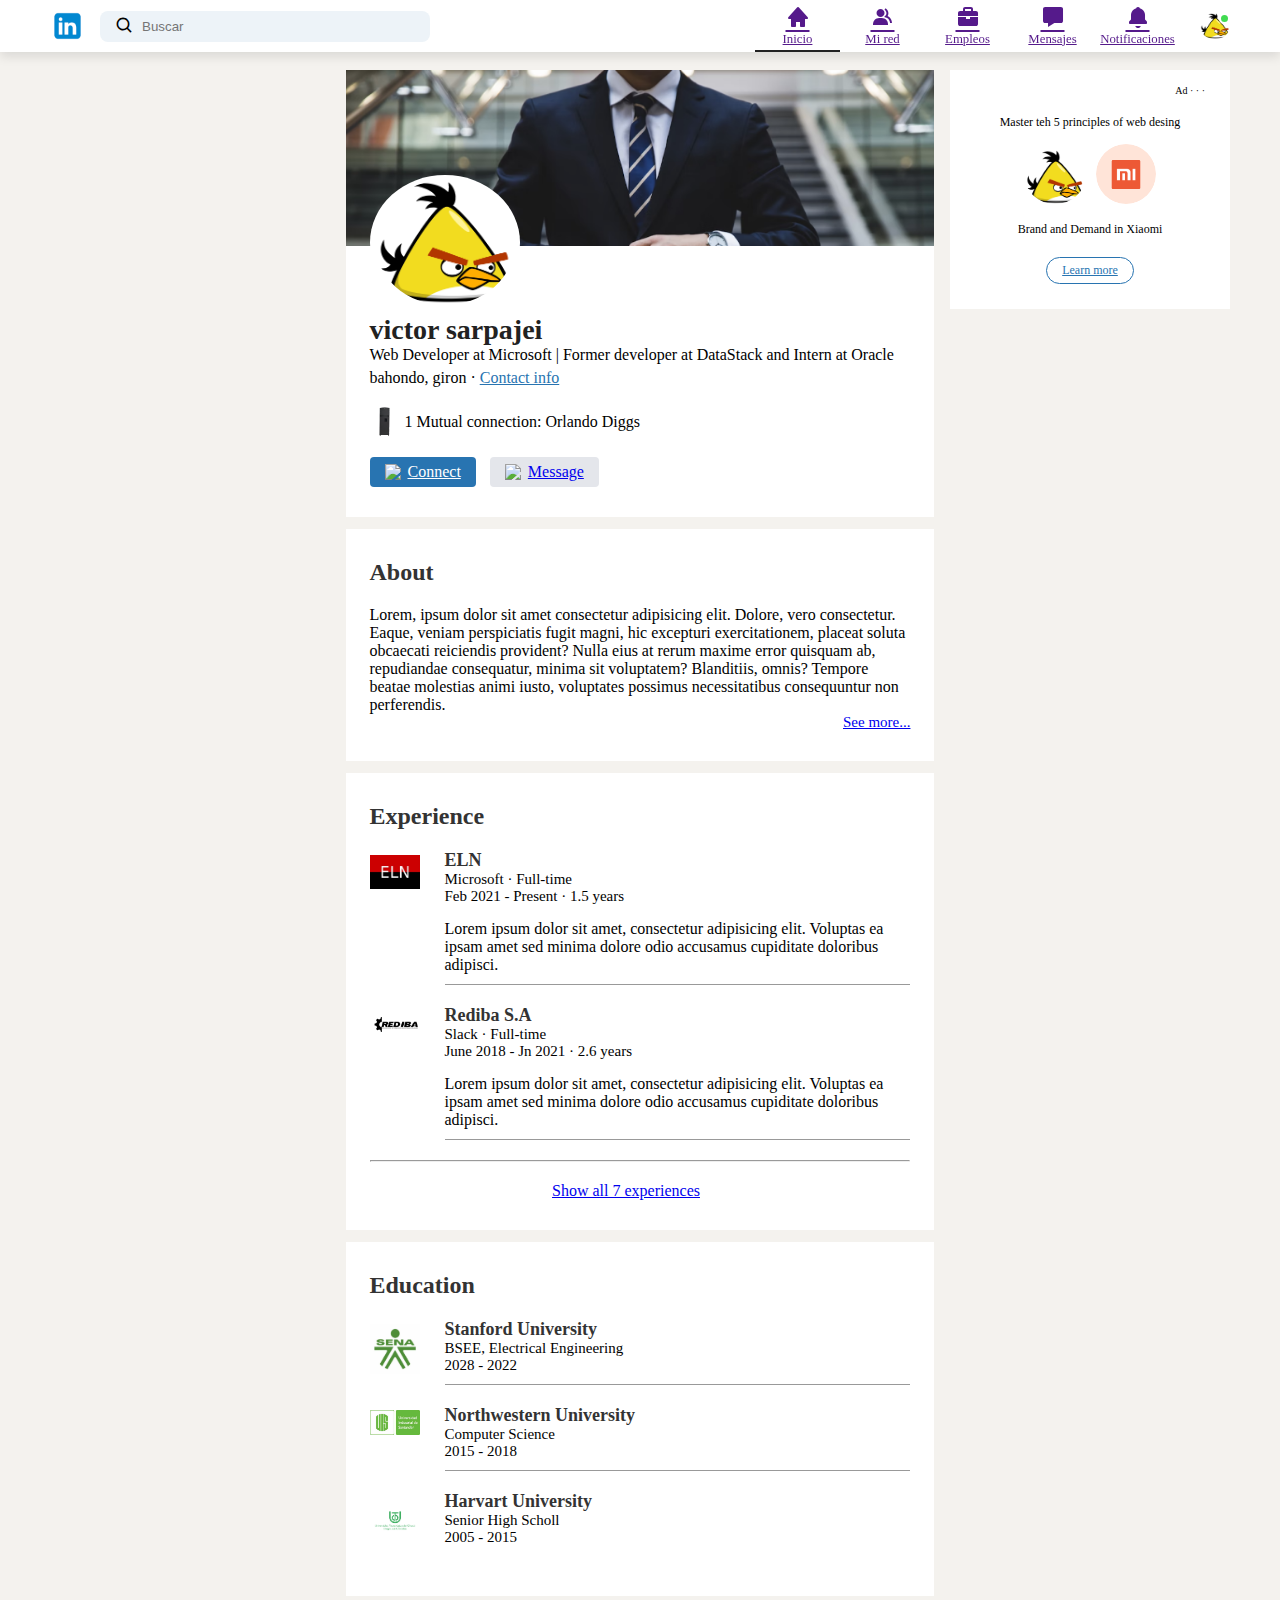
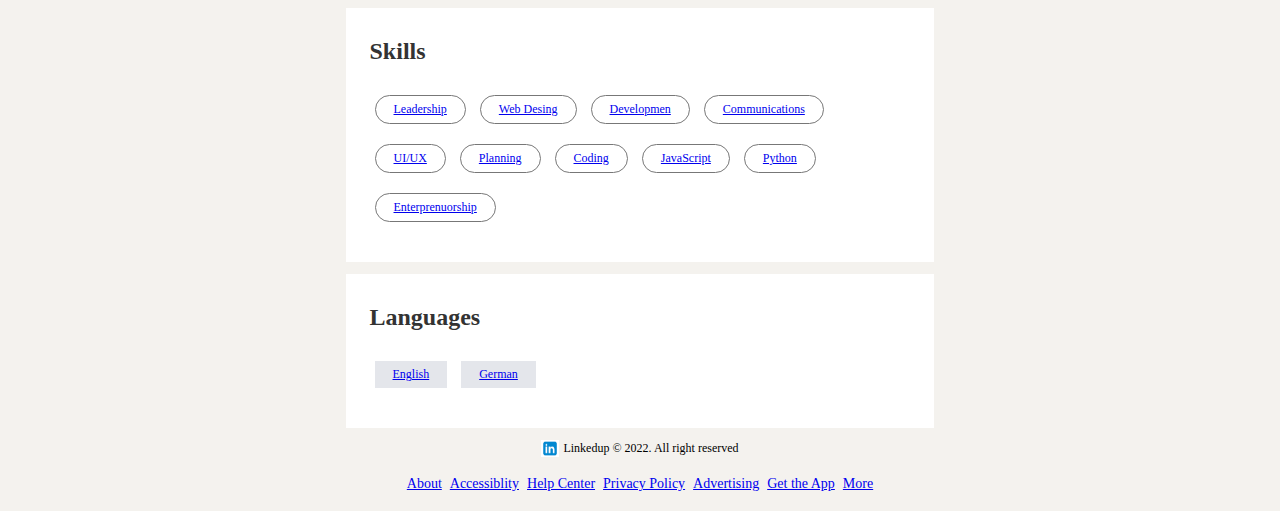
==== perfil.html @ 4595832f "casi terminado" ====
<!DOCTYPE html>
<html lang="es">

<head>
  <meta charset="UTF-8">
  <meta name="viewport" content="width=device-width, initial-scale=1.0">
  <title>Linkedin</title>
  <link href='https://unpkg.com/boxicons@2.1.4/css/boxicons.min.css' rel='stylesheet'>
  <link rel="stylesheet" href="perfil.css">
  <link rel="shortcut icon" href="img/linkedIn_PNG8-removebg-preview.png">
</head>

<body>
  <header>
    <div class="header__container container">
      <div class="header__izquierda">
        <a href="index.html" class="logo">
          <img src="img/linkedin.png" alt="logo" class="logo__imagen">
        </a>
        <form class="buscar">
          <i class='buscar__icon bx bx-search'></i>
          <input class="buscar__input" type="text" placeholder="Buscar">
        </form>
      </div>
      <div class="header__right">
        <nav class="navegacion">
          <ul class="navegacion__list">
            <li class="navegacion__item">
              <a href="" class="navegacion__link active-link">
                <i class='navegacion__icon bx bxs-home'></i>
                <span class="navegacion__span">Inicio</span>
              </a>
            </li>
            <li class="navegacion__item">
              <a href="" class="navegacion__link">
                <i class='navegacion__icon bx bxs-group'></i>
                <span class="navegacion__span">Mi red</span>
              </a>
            </li>
            <li class="navegacion__item">
              <a href="" class="navegacion__link">
                <i class='navegacion__icon bx bxs-briefcase'></i>
                <span class="navegacion__span">Empleos</span>
              </a>
            </li>
            <li class="navegacion__item">
              <a href="" class="navegacion__link">
                <i class='navegacion__icon bx bxs-message'></i>
                <span class="navegacion__span">Mensajes</span>
              </a>
            </li>
            <li class="navegacion__item">
              <a href="" class="navegacion__link">
                <i class='navegacion__icon bx bxs-bell'></i>
                <span class="navegacion__span">Notificaciones</span>
              </a>  
            </li>
          </ul>
  
          <!-- Menú desplegable del perfil -->
          <div class="profile">
            <label for="menu-toggle" class="online">
              <img src="img/victor.png" alt="user" class="profile">
            </label>
  
            <!-- Input de tipo checkbox para controlar el menú -->
            <input type="checkbox" id="menu-toggle" class="menu-toggle">
  
            <!-- Menú desplegable -->
            <div class="profile-menuwrap">
              <div class="profilemenu">
                <div class="info">
                  <img src="img/victor.png">
                  <div>
                    <h3>Victor</h3>
                    <a href="perfil.html" >Ver perfil</a>
                  </div>
                </div>
                <hr>
                <a href="#" class="profile-menu-link">
                  <img src="img/feedback.png">
                  <p>give feedback</p>
                </a>
                <a href="#" class="profile-menu-link">
                  <img src="img/setting.png">
                  <p>settings and privacity</p>
                </a>
                <a href="#" class="profile-menu-link">
                  <img src="img/help.png">
                  <p>help and support</p>
                </a>
                <a href="#" class="profile-menu-link">
                  <img src="img/display.png">
                  <p>Accessiblity</p>
                </a>
                <a href="#" class="profile-menu-link">
                  <img src="img/logout.png">
                  <p>log out</p>
                </a>
              </div>
            </div>
          </div>
        </nav>
      </div>
    </div>
  </header>

  <div class="content-profile container">

    <div class="profile-main">
      <div class="contenedor-perfil">
        <img src="img/cover-pic.png" width="100%">
        <div class="contenedor-perfil__inn">
          <img src="img/victor.png" class="photo">
          <h1>victor sarpajei</h1>
          <b>Web Developer at Microsoft | Former developer at DataStack and Intern at Oracle</b>
          <p>bahondo, giron &middot; <a href="#">Contact info</a></p>
          <div class="conexion-mutua">
            <img src="img/ñeño.webp">
            <span>1 Mutual connection: Orlando Diggs</span>
          </div>
          <div class="boton__perfil">
            <a href="#" class="boton__principal"><img src="images/connect.png">Connect</a>
            <a href="#"><img src="images/chat.png">Message</a>
          </div>
        </div>
      </div>

      <div class="descripcion__perfil">
        <h2>About</h2>
        <p>Lorem, ipsum dolor sit amet consectetur adipisicing elit. Dolore, vero consectetur. Eaque, veniam perspiciatis fugit magni, hic excepturi exercitationem, placeat soluta obcaecati reiciendis provident? Nulla eius at rerum maxime error quisquam ab, repudiandae consequatur, minima sit voluptatem? Blanditiis, omnis? Tempore beatae molestias animi iusto, voluptates possimus necessitatibus consequuntur non perferendis.</p>
        <a href="#" class="ver__mas-ingles">See more...</a>
      </div>

      <div class="descripcion__perfil">
        <h2>Experience</h2>
        <div class="row__perfil">
          <img src="img/OIP.jpeg">
          <div>
            <h3>ELN</h3>
            <b>Microsoft &middot; Full-time</b>
            <b>Feb 2021 - Present &middot; 1.5 years</b>
            <p>Lorem ipsum dolor sit amet, consectetur adipisicing elit. Voluptas ea ipsam amet sed minima dolore odio accusamus cupiditate doloribus adipisci.</p>
            <hr>
          </div>
        </div>
        <div class="row__perfil">
          <img src="img/R.png">
          <div>
            <h3>Rediba S.A</h3>
            <b>Slack &middot; Full-time</b>
            <b>June 2018 - Jn 2021 &middot; 2.6 years</b>
            <p>Lorem ipsum dolor sit amet, consectetur adipisicing elit. Voluptas ea ipsam amet sed minima dolore odio accusamus cupiditate doloribus adipisci.</p>
            <hr>
          </div>
        </div>
     
        <hr>
        <a href="#" class="experiencia__laboral">Show all 7 experiences <img src="images/right-arrow.png" alt=""></a>
      </div>

      <div class="descripcion__perfil">
        <h2>Education</h2>
        <div class="row__perfil">
          <img src="img/OIP (1).jpeg">
          <div>
            <h3>Stanford University</h3>
            <b>BSEE, Electrical Engineering</b>
            <b>2028 - 2022</b>
            <hr>
          </div>
        </div>
        <div class="row__perfil">
          <img src="img/OIP (2).jpeg">
          <div>
            <h3>Northwestern University</h3>
            <b>Computer Science</b>
            <b>2015 - 2018</b>
            <hr>
          </div>
        </div>
        <div class="row__perfil">
          <img src="img/logo-universidad-tecnologica-del-choco.png">
          <div>
            <h3>Harvart University</h3>
            <b>Senior High Scholl</b>
            <b>2005 - 2015</b>
          </div>
        </div>
      </div>

      <div class="descripcion__perfil">
        <h2>Skills</h2>
        <a href="#" class="aprendizajes">Leadership</a>
        <a href="#" class="aprendizajes">Web Desing</a>
        <a href="#" class="aprendizajes">Developmen</a>
        <a href="#" class="aprendizajes">Communications</a>
        <a href="#" class="aprendizajes">UI/UX</a>
        <a href="#" class="aprendizajes">Planning</a>
        <a href="#" class="aprendizajes">Coding</a>
        <a href="#" class="aprendizajes">JavaScript</a>
        <a href="#" class="aprendizajes">Python</a>
        <a href="#" class="aprendizajes">Enterprenuorship</a>
      </div>
      
      <div class="descripcion__perfil">
        <h2>Languages</h2>
        <a href="#" class="idioma">English</a>
        <a href="#" class="idioma">German</a>
          </div>
        <div class="msg">
            <img src="img/linkedin.png">
            <p>Linkedup &#169; 2022. All right reserved</p>
          </div>
          <div class="links">
            <a href="#">About</a>
            <a href="#">Accessiblity</a>
            <a href="#">Help Center</a>
            <a href="#">Privacy Policy</a>
            <a href="#">Advertising</a>
            <a href="#">Get the App</a>
            <a href="#">More</a>
           </div> 

    </div>

 
    <aside class="aside">
        
        <div class="sticky">
          <div class="ad">
            <small>Ad &middot; &middot; &middot;</small>
            <p>Master teh 5 principles of web desing</p>
            <div>
              <img src="img/victor.png">
              <img src="img/mi-logo.png">
            </div>
            <b>Brand and Demand in Xiaomi</b>
            <a href="#" class="ad-link">Learn more</a>
          </div>
        </div>               
    </aside>  

 
         
 
  </div>
  </body>
  
  </html>
---- perfil.css ----
* {
    margin: 0;
    padding: 0;
    box-sizing: border-box;
  }
  
  body {
    display: flex;
    flex-direction: column;
    background-color: #f4f2ee;
  
  }
  
  .content-layout {
    display: grid;
    grid-template-rows: auto;
    grid-template-columns: 280px 1fr 280px;
    grid-template-areas:
      'sidebar main aside ';
    gap: 1rem;
    height: 100vh;
    padding-top: calc(52px + 20px);
  }
  
  
  
  .container {
    max-width: 1200px;
    width: 100%;
    margin: auto;
    padding: 0 10px;
  }
    header {
      grid-area: header;
      width: 100%;
      background-color: #fff;
      padding: 0 10px;
      top: 0;
      z-index: 100;
      box-shadow: 0 5px 10px rgba(0, 0, 0, 0.1);
      position: fixed;
    }
    
    .header__container {
      display: flex;
      align-items: center;
      justify-content: space-between;
    }
    
    .header__izquierda {
      display: flex;
      align-items: center;
      flex: 0 1 380px;
    }
    
    .logo__imagen {
      width: 35px;
      margin-right: 15px;
      display: block;
    }
    
    .buscar {
      background-color: #edf3f8;
      border-radius: 8px;
      display: flex;
      align-items: center;
      padding: 0 15px;
      width: 100%;
    }
    
    .buscar__icon {
      font-size: 1.2rem;
    }
    
    .buscar__input {
      width: 100%;
      background-color: transparent;
      padding: 8px;
      outline: none;
      border: 0;
    }
    
  
  .navegacion {
    display: flex;
    align-items: center;
    gap: 20px;
  }
  
  .navegacion__list {
    display: flex;
    align-items: center;
    list-style: none;
  }
  
  .navegacion__item {
    display: flex;
    align-items: center;
  }
  
  .navegacion__link {
    display: flex;
    align-items: center;
    justify-content: center;
    flex-direction: column;
    gap: 2px;
    text-align: center;
    font-weight: 400;
    min-height: 52px;
    min-width: 85px;
    position: relative;
    transition: 1s;
  }
  
  .navegacion__link:hover {
    color: #222;
  }
  
  .navegacion__icon {
    font-size: 1.5rem;
  }
  
  .navegacion__span {
    font-size: 0.8rem;
  }
  
  .navegacion__link::after {
    content: '';
    width: 0;
    /*100%*/
    height: 2px;
    background-color: #222;
    position: absolute;
    bottom: 0px;
    transition: width 0.3s;
  }
  
  .navegacion__link:hover::after,
  .navegacion__link.active-link::after {
    width: 100%;
  }
  
  .online {
    position: relative;
  }
  
  .online::after {
    content: '';
    height: 7px;
    width: 7px;
    border: 2px solid #fff;
    border-radius: 50%;
    right: 0px;
    top: 0px;
    background-color: #41db51;
    position: absolute;
  }
  
  .profile {
    position: relative;
  }
  .profile-main{

    grid-area: main;

  }
  .profile {
    width: 30px;
    border-radius: 50%;
    display: block;
    cursor: pointer;
    position: relative;
  }
  
  
  .content-layout {
    display: grid;
    grid-template-rows: auto;
    grid-template-columns: 280px 1fr 280px;
    grid-template-areas:
      'sidebar main aside';
    gap: 1rem;
    height: 100vh;
    padding-top: calc(52px + 20px);
  }
  
  .profile-menuwrap {
    position: absolute;
    top: 100%;
    right: 0;
    width: 320px;
    max-height: 0;
    overflow: hidden;
    transition: max-height 0.5s;
  }
  
  .profile-menuwrap .open-menu {
    max-height: 400px;
  }
  
  .profilemenu {
    background-color: #222;
    color: #fff;
    padding: 20px;
    margin: 10px;
  }
  
  .info {
    display: flex;
    align-items: center;
  }
  
  .info img {
    width: 50px;
    border-radius: 50%;
    margin-right: 15px;
  }
  
  .info h3 {
    font-weight: 500;
    margin-bottom: -7px;
  }
  
  .info a {
    color: #c9dbf8;
    font-size: 13px;
  }
  
  .profilemenu hr {
    border: 0;
    height: 1px;
    width: 100%;
    background-color: #fff;
    margin: 15px 0 10px;
  }
  
  .profile-menu-link {
    display: flex;
    align-items: center;
    color: #fff;
    margin: 12px 0;
    font-size: 14px;
  }
  
  .profile-menu-link p {
    width: 100%;
  }
  
  .profile-menu-link img {
    width: 35px;
    border-radius: 50%;
    margin-right: 15px;
  }
  /* Estilos generales para el menú desplegable */
  .profile-menuwrap {
    display: none;
    position: absolute;
    top: 100%;
    right: 0;
    background-color: rgb(37, 37, 37);
  
    box-shadow: 0px 4px 8px rgba(0, 0, 0, 0.2);
    width: 250px;
    z-index: 100;
    max-height: 0;
    overflow: hidden;
    transition: max-height 0.3s ease;
  }
  
  .profilemenu {
    padding: 20px;
    color: #ffffff; /* Texto blanco */
    background-color: rgb(37, 37, 37);
  }
  
  .profilemenu .info {
    display: flex;
    align-items: center;
    margin-bottom: 20px;
  }
  
  .profilemenu .info img {
    border-radius: 50%; /* Imagen de perfil circular */
    width: 50px;
    height: 50px;
    margin-right: 10px;
  }
  
  .profilemenu h3 {
    margin: 0;
    font-size: 16px;
    color: #ffffff; /* Texto blanco */
  }
  
  .profilemenu a {
    color: white; /* Color del enlace */
    text-decoration: none;
    font-size: 12px;
  }
  /* .perfilito{
  
   color:  #c9dbf8;
  
  } */
  
  .profilemenu hr {
    border: 0.5px solid white;
    margin: 10px 0;
  }
  
  .profile-menu-link {
    display: flex;
    align-items: center;
    padding: 10px 0;
    color: #ffffff;
    text-decoration: none;
    transition: background-color 0.2s ease;
  }
  
  .profile-menu-link:hover {
    background-color: #2e2e2e; /* Cambio de color al pasar por encima */
    border-radius: 4px;
  }
  
  .profile-menu-link img {
    width: 24px; /* Tamaño del icono */
    margin-right: 15px;
  }
  
  .profile-menu-link p {
    flex: 1;
    margin: 0;
    font-size: 15px;
  }
  
  .profile-menu-link span {
    color: #0077b5; /* Flecha con el mismo color del enlace */
  }
  .menu-toggle {
    display: none;
  }
  
  /* Estilos para mostrar el menú cuando el checkbox está marcado */
  .menu-toggle:checked ~ .profile-menuwrap {
    display: block;
    max-height: 500px; /* Ajusta según el contenido */
  }
  
  .profile img {
    cursor: pointer;
  }
  

/* .profile-container */

.profile-main{

padding-top: 70px;

}
.contenedor-perfil {
  background-color: #fff;

}

.contenedor-perfil__inn{
  padding: 0 4% 10px;
}

.photo {
  width: 150px;
  border-radius: 50%;
  margin-top: -75px;
  padding: 5px;
  background-color: #fff;
}

.contenedor-perfil h1 {
  font-size: 28px;
  font-weight: 600;
  color: #222;
}

.contenedor-perfil b {
  font-weight: 500;
}

.contenedor-perfil p {
  margin-top: 5px;
}

.contenedor-perfil p a {
  color: #2874b1;
}

.conexion-mutua {
  display: flex;
  align-items: center;
  margin: 20px 0;
}

.conexion-mutua img {
  width: 30px;
  border-radius: 50%;
  margin-right: 5px;
}

.boton__perfil {
  margin: 20px 0;
}

.boton__perfil a {
  display: inline-flex;
  align-items: center;
  background-color: #e4e6eb;
  padding: 6px 15px;
  border-radius: 4px;
  margin-right: 10px;
}

.boton__perfil a img {
  width: 18px;
  margin-right: 5px;
}

.boton__perfil .boton__principal {
  background-color: #2874b1;
  color: #fff;
}

.descripcion__perfil {
  background-color: #fff;
  padding: 20px 4% 30px;
  margin: 12px 0;
}

.descripcion__perfil h2 {
  color: #333;
  margin: 10px 0 20px;
}

.ver__mas-ingles {
  display: block;
  text-align: right;
  font-size: 15px;
}

.row__perfil {
  display: flex;
  align-items: flex-start;
  margin: 20px 0;
}

.row__perfil img {
  width: 50px;
  margin-right: 25px;
  margin-top: 5px;
}

.row__perfil div {
  width: 100%;
}

.row__perfil h3 {
  font-size: 18px;
  font-weight: 600;
  color: #333;
}

.row__perfil b {
  display: block;
  font-weight: 500;
  font-size: 15px;
}

.row__perfil p {
  margin-top: 15px;
}

.row__perfil hr {
  border: 0;
  border-bottom: 1px solid #999;
  margin-top: 10px;
}

.experiencia__laboral {
  display: flex;
  align-items: center;
  justify-content: center;
  padding-top: 20px;
  font-weight: 500;
}

.experiencia__laboral img {
  width: 20px;
  margin-left: 8px;
}

.aprendizajes {
  display: inline-block;
  margin: 10px 5px;
  padding: 6px 18px;
  border: 1px solid #777;
  border-radius: 30px;
  font-size: 12px;
  font-weight: 500;
}

.idioma {
  display: inline-block;
  margin: 10px 5px;
  padding: 6px 18px;
  background-color: #e4e6eb;
  font-size: 12px;
  font-weight: 500;
}

/*
----------------------
Profile sidebar
----------------------
*/


.aside {
  grid-area: aside;
  padding-top: 58px;
}


.ad {
  background-color: #fff;
  padding: 15px 25px;
  text-align: center;
  margin: 12px 0;
  font-size: 12px;
}

.ad img {
  width: 60px;
  border-radius: 50%;
  margin: 4px;
}

.ad small {
  float: right;
  font-weight: 500;
}

.ad p {
  margin-top: 30px;
  margin-bottom: 10px;
}

.ad b {
  display: block;
  font-weight: 500;
  margin-top: 10px;
}

.ad-link {
  display: inline-block;
  border: 1px solid #2874b1;
  border-radius: 30px;
  padding: 5px 15px;
  color: #2874b1;
  font-weight: 500;
  margin: 20px auto 10px;
}

.links {
  padding: 15px 25px;
  text-align: center;
}

.links a {
  display: inline-block;
  font-size: 14px;
  margin: 4px 2px;
}

.msg {
  display: flex;
  align-items: center;
  justify-content: center;
  font-size: 12px;
  margin-top: 10px;
  font-weight: 500;
}

.msg img {
  width: 18px;
  margin-right: 4px;
}
/*
------------------------
media query for small screen
------------------------
*/

@media (width < 1100px) {

  .content-layout {
    grid-template-columns: 260px 1fr;
    grid-template-areas:
      'sidebar main';
    gap: 1rem;
    height: 100vh;
    padding-top: calc(52px + 20px);
  }

  .aside {
    display: none;
  }
}

@media (width < 770px) {
  .search {
    background-color: transparent;
    width: auto;
    padding: 0;
  }

  .search__input {
    width: 0;
    padding: 0;
  }

  .navigation__link {
    min-width: 45px;
  }

  .navigation__span {
    display: none;
  }

  .content-layout {
    grid-template-columns: 1fr;
    grid-template-areas:
      'sidebar'
      'main';
    gap: 1rem;
    height: 100vh;
    padding-top: calc(52px + 20px);
  }

  .post-activity-link {
    flex-direction: column;
  }

  .post-activity-link img{
    margin-right: 0;
  }
   .content-profile {
    grid-template-columns: 1fr;
    grid-template-areas:
      'profile-main'
      'profile-sidebar'
      'profile-footer';
  }
}

.content-profile {
    display: grid;
    grid-template-rows: auto;
    grid-template-columns: 280px 1fr 280px;
    grid-template-areas:
      'sidebar main aside ';
    gap: 1rem;
    height: 100vh;
    padding-top: calc(52px + 20px);
  }

    .container {
        max-width: 1200px;
        width: 100%;
        margin: auto;
        padding: 0 10px;
    }
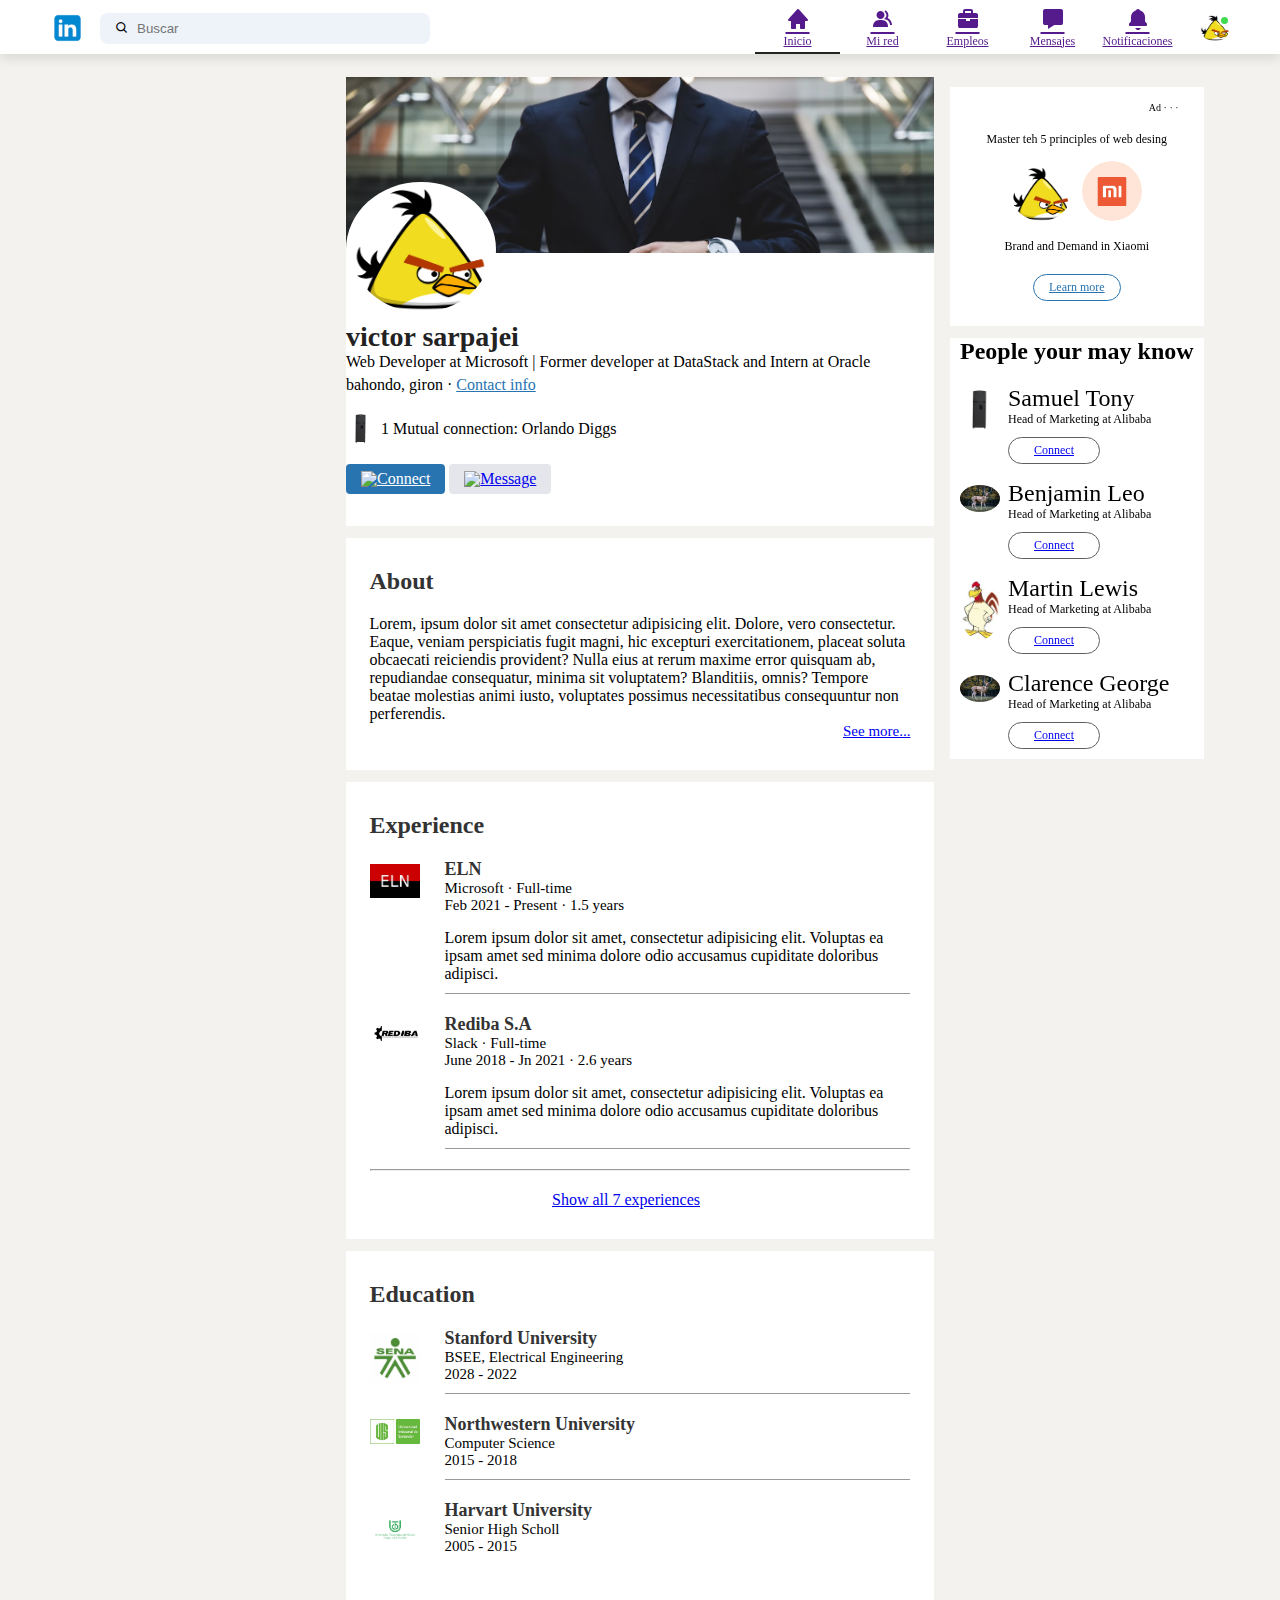
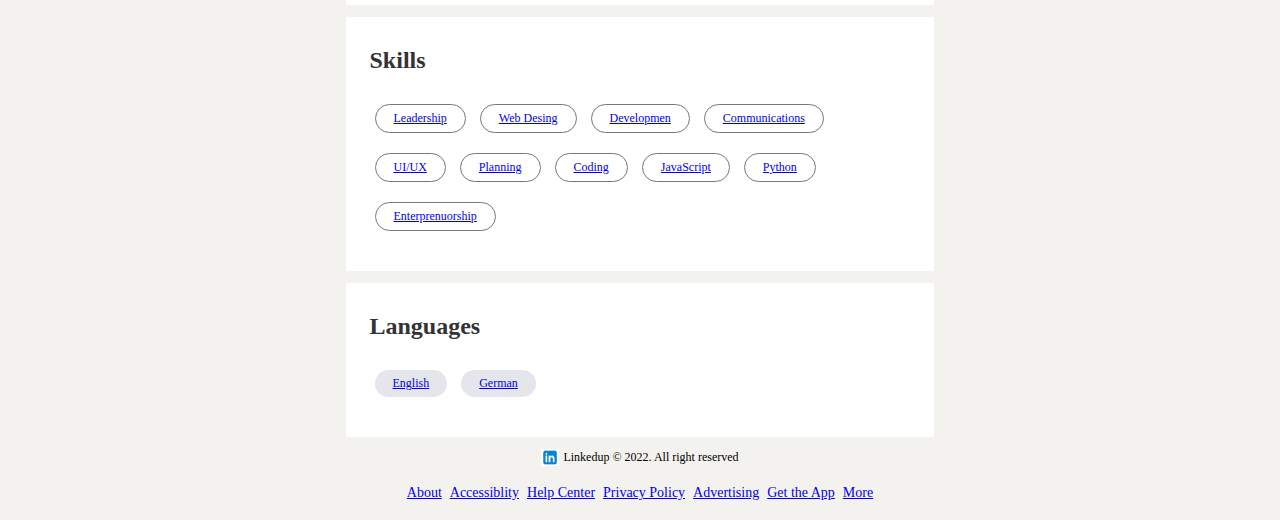
==== commit eead3836: "terminado" ====
--- a/perfil.html
+++ b/perfil.html
@@ -6,7 +6,18 @@
   <meta name="viewport" content="width=device-width, initial-scale=1.0">
   <title>Linkedin</title>
   <link href='https://unpkg.com/boxicons@2.1.4/css/boxicons.min.css' rel='stylesheet'>
-  <link rel="stylesheet" href="perfil.css">
+  <link rel="stylesheet" href="css-perfil/profile-perfil-main.css">
+
+  <link rel="stylesheet" href="css-perfil/asideperfil.css">
+  <link rel="stylesheet" href="css-perfil/header-profile.css">
+  <link rel="stylesheet" href="css-perfil/profile-sidebar.css">
+  <link rel="stylesheet" href="css/styles.css">
+  <link rel="stylesheet" href="css-perfil/profile-perfil-main.css">
+  <link rel="stylesheet" href="css-perfil/profile.css">
+  <link rel="stylesheet" href="css/querys.css">
+
+   
+
   <link rel="shortcut icon" href="img/linkedIn_PNG8-removebg-preview.png">
 </head>
 
@@ -105,6 +116,7 @@
     </div>
   </header>
 
+
   <div class="content-profile container">
 
     <div class="profile-main">
@@ -238,8 +250,47 @@
             <b>Brand and Demand in Xiaomi</b>
             <a href="#" class="ad-link">Learn more</a>
           </div>
-        </div>               
-    </aside>  
+
+          <div class="sidebar-people">
+            <h3>People your may know</h3>
+            <div class="sidebar-people-row">
+              <img src="img/ñeño.webp">
+              <div>
+                <h2>Samuel Tony</h2>
+                <p>Head of Marketing at Alibaba</p>
+                <a href="#">Connect</a>
+              </div>
+            </div>
+            <div class="sidebar-people-row">
+              <img src="img/ciervo.webp">
+              <div>
+                <h2>Benjamin Leo</h2>
+                <p>Head of Marketing at Alibaba</p>
+                <a href="#">Connect</a>
+              </div>
+            </div>
+            <div class="sidebar-people-row">
+              <img src="img/pajaro.jpg">
+              <div>
+                <h2>Martin Lewis</h2>
+                <p>Head of Marketing at Alibaba</p>
+                <a href="#">Connect</a>
+              </div>
+            </div>
+            <div class="sidebar-people-row">
+              <img src="img/ciervo.webp">
+              <div>
+                <h2>Clarence George</h2>
+                <p>Head of Marketing at Alibaba</p>
+                <a href="#">Connect</a>
+              </div>
+            </div>
+          </div>
+          </div>
+        
+     </aside>  
+            
+     
 
  
          
--- a/css-perfil/profile-perfil-main.css
+++ b/css-perfil/profile-perfil-main.css
@@ -0,0 +1,156 @@
+
+
+.profile-main {
+  padding-top: var(--spacing-padding);
+  grid-area: main;
+}
+
+.contenedor-perfil {
+  background-color: var(--bg-color-white);
+}
+
+.contenedor-perfil__inn {
+  padding: 0 4% var(--spacing-margin);
+}
+
+.photo {
+  width: 150px;
+  border-radius: 50%;
+  margin-top: -75px;
+  padding: 5px;
+  background-color: var(--bg-color-white);
+}
+
+.contenedor-perfil h1 {
+  font-size: 28px;
+  font-weight: var(--font-weight-bold);
+  color: var(--text-color-dark);
+}
+
+.contenedor-perfil b {
+  font-weight: var(--font-weight-semi-bold);
+}
+
+.contenedor-perfil p {
+  margin-top: 5px;
+}
+
+.contenedor-perfil p a {
+  color: var(--text-color-blue);
+}
+
+.conexion-mutua {
+  display: flex;
+  align-items: center;
+  margin: 20px 0;
+}
+
+.conexion-mutua img {
+  width: 30px;
+  border-radius: 50%;
+  margin-right: 5px;
+}
+
+.boton__perfil {
+  margin: 20px 0;
+}
+
+.boton__perfil a {
+  display: inline-flex;
+  align-items: center;
+  background-color: var(--bg-color-light-gray);
+  padding: 6px 15px;
+  border-radius: var(--border-radius);
+  margin-right: var(--spacing-margin);
+}
+
+.boton__perfil .boton__principal {
+  background-color: var(--text-color-blue);
+  color: var(--bg-color-white);
+}
+
+.descripcion__perfil {
+  background-color: var(--bg-color-white);
+  padding: 20px 4% 30px;
+  margin: 12px 0;
+}
+
+.descripcion__perfil h2 {
+  color: var(--text-color-gray);
+  margin: 10px 0 20px;
+}
+
+.ver__mas-ingles {
+  display: block;
+  text-align: right;
+  font-size: 15px;
+}
+
+.row__perfil {
+  display: flex;
+  align-items: flex-start;
+  margin: 20px 0;
+}
+
+.row__perfil img {
+  width: 50px;
+  margin-right: 25px;
+  margin-top: 5px;
+}
+
+.row__perfil div {
+  width: 100%;
+}
+
+.row__perfil h3 {
+  font-size: 18px;
+  font-weight: var(--font-weight-bold);
+  color: var(--text-color-gray);
+}
+
+.row__perfil b {
+  display: block;
+  font-weight: var(--font-weight-semi-bold);
+  font-size: 15px;
+}
+
+.row__perfil p {
+  margin-top: 15px;
+}
+
+.row__perfil hr {
+  border: 0;
+  border-bottom: 1px solid #999;
+  margin-top: 10px;
+}
+
+.experiencia__laboral {
+  display: flex;
+  align-items: center;
+  justify-content: center;
+  padding-top: 20px;
+  font-weight: var(--font-weight-semi-bold);
+}
+
+.experiencia__laboral img {
+  width: 20px;
+  margin-left: 8px;
+}
+
+.aprendizajes,
+.idioma {
+  display: inline-block;
+  margin: 10px 5px;
+  padding: 6px 18px;
+  border-radius: 30px;
+  font-size: 12px;
+  font-weight: var(--font-weight-semi-bold);
+}
+
+.aprendizajes {
+  border: 1px solid #777;
+}
+
+.idioma {
+  background-color: var(--bg-color-light-gray);
+}
--- a/css-perfil/asideperfil.css
+++ b/css-perfil/asideperfil.css
@@ -0,0 +1,123 @@
+
+.aside {
+  grid-area: aside;
+  /* padding-top: 58px; */
+}
+
+.sticky {
+  position: fixed;
+  top: 75px;
+}
+
+.ad {
+  background-color: var(--main-bg-color);
+  padding: var(--main-padding);
+  text-align: center;
+  margin: var(--main-margin);
+  font-size: var(--font-size-small);
+}
+
+.ad img {
+  width: 60px;
+  border-radius: var(--border-radius-circle);
+  margin: 4px;
+}
+
+.ad small {
+  float: right;
+  font-weight: var(--font-weight-regular);
+}
+
+.ad p {
+  margin-top: 30px;
+  margin-bottom: 10px;
+}
+
+.ad b {
+  display: block;
+  font-weight: var(--font-weight-regular);
+  margin-top: 10px;
+}
+
+.ad-link {
+  display: inline-block;
+  border: 1px solid var(--border-color);
+  border-radius: var(--border-radius-pill);
+  padding: var(--ad-padding);
+  color: var(--main-link-color);
+  font-weight: var(--font-weight-regular);
+  margin: var(--ad-margin);
+}
+
+.links {
+  padding: var(--main-padding);
+  text-align: center;
+}
+
+.links a {
+  display: inline-block;
+  font-size: var(--font-size-medium);
+  margin: 4px 2px;
+}
+
+.msg {
+  display: flex;
+  align-items: center;
+  justify-content: center;
+  font-size: var(--font-size-small);
+  margin-top: 10px;
+  font-weight: var(--font-weight-regular);
+}
+
+.msg img {
+  width: 18px;
+  margin-right: 4px;
+}
+
+.profile-sidebar .sidebar-ad {
+  margin: 0;
+}
+
+.sidebar-people {
+  background-color: var(--main-bg-color);
+  padding: var(--main-padding);
+  margin: var(--main-margin);
+  font-size: var(--font-size-small);
+}
+
+.sidebar-people h3 {
+  font-size: var(--font-size-large);
+  font-weight: var(--font-weight-bold);
+  margin: 10px 0 20px;
+}
+
+.sidebar-people-row {
+  display: flex;
+  align-items: flex-start;
+  margin: 6px 0;
+}
+
+.sidebar-people-row img {
+  width: 40px;
+  border-radius: var(--border-radius-circle);
+  margin-right: 8px;
+  margin-top: 5px;
+}
+
+.sidebar-people-row h2 {
+  font-weight: var(--font-weight-regular);
+  font-size: var(--font-size-large);
+}
+
+.sidebar-people-row a {
+  display: inline-block;
+  margin: 10px 0;
+  padding: var(--link-padding);
+  border: 1px solid var(--link-border-color);
+  border-radius: var(--border-radius-pill);
+  font-weight: var(--font-weight-regular);
+}
+
+.profile-footer {
+  grid-area: profile-footer;
+}--- a/css-perfil/header-profile.css
+++ b/css-perfil/header-profile.css
@@ -0,0 +1,239 @@
+
+
+header {
+  grid-area: header;
+  width: 100%;
+  background-color: var(--main-bg-color);
+  padding: var(--main-padding);
+  top: 0;
+  z-index: 100;
+  box-shadow: var(--box-shadow);
+  position: fixed;
+}
+
+.header__container {
+  display: flex;
+  align-items: center;
+  justify-content: space-between;
+}
+
+.header__izquierda {
+  display: flex;
+  align-items: center;
+  flex: 0 1 380px;
+}
+
+.logo__imagen {
+  width: 35px;
+  margin-right: 15px;
+  display: block;
+}
+
+.buscar {
+  background-color: #edf3f8;
+  border-radius: 8px;
+  display: flex;
+  align-items: center;
+  padding: 0 15px;
+  width: 100%;
+}
+
+.buscar__icon {
+  font-size: var(--font-size-medium);
+}
+
+.buscar__input {
+  width: 100%;
+  background-color: transparent;
+  padding: 8px;
+  outline: none;
+  border: 0;
+}
+
+.navegacion {
+  display: flex;
+  align-items: center;
+  gap: var(--gap-large);
+}
+
+.navegacion__list {
+  display: flex;
+  align-items: center;
+  list-style: none;
+}
+
+.navegacion__item {
+  display: flex;
+  align-items: center;
+}
+
+.navegacion__link {
+  display: flex;
+  align-items: center;
+  justify-content: center;
+  flex-direction: column;
+  gap: var(--gap-small);
+  text-align: center;
+  font-weight: 400;
+  min-height: 52px;
+  min-width: 85px;
+  position: relative;
+  transition: var(--transition-duration);
+}
+
+.navegacion__link:hover {
+  color: var(--link-hover-color);
+}
+
+.navegacion__icon {
+  font-size: var(--font-size-large);
+}
+
+.navegacion__span {
+  font-size: var(--font-size-small);
+}
+
+.navegacion__link::after {
+  content: '';
+  width: 0;
+  height: 2px;
+  background-color: var(--link-hover-color);
+  position: absolute;
+  bottom: 0px;
+  transition: width var(--transition-duration);
+}
+
+.navegacion__link:hover::after,
+.navegacion__link.active-link::after {
+  width: 100%;
+}
+
+.online {
+  position: relative;
+}
+
+.online::after {
+  content: '';
+  height: 7px;
+  width: 7px;
+  border: 2px solid var(--main-bg-color);
+  border-radius: var(--border-radius-circle);
+  right: 0px;
+  top: 0px;
+  background-color: var(--online-color);
+  position: absolute;
+}
+
+.profile {
+  width: 30px;
+  border-radius: var(--border-radius-circle);
+  display: block;
+  cursor: pointer;
+  position: relative;
+}
+
+.content-layout {
+  display: grid;
+  grid-template-rows: auto;
+  grid-template-columns: 280px 1fr 280px;
+  grid-template-areas:
+    'sidebar main aside';
+  gap: 1rem;
+  height: 100vh;
+  padding-top: calc(52px + 20px);
+}
+
+.profile-menuwrap {
+  position: absolute;
+  top: 100%;
+  right: 0;
+  background-color: var(--menu-bg-color);
+  box-shadow: 0px 4px 8px rgba(0, 0, 0, 0.2);
+  width: 250px;
+  z-index: 100;
+  max-height: 0;
+  overflow: hidden;
+  transition: max-height var(--transition-duration) ease;
+}
+
+.profile-menuwrap .open-menu {
+  max-height: 400px;
+}
+
+.profilemenu {
+  padding: var(--main-padding-small);
+  color: var(--text-color);
+  background-color: var(--menu-bg-color);
+}
+
+.profilemenu .info {
+  display: flex;
+  align-items: center;
+  margin-bottom: 20px;
+}
+
+.profilemenu .info img {
+  border-radius: var(--border-radius-circle);
+  width: 50px;
+  height: 50px;
+  margin-right: 10px;
+}
+
+.profilemenu h3 {
+  margin: 0;
+  font-size: 16px;
+  color: var(--text-color);
+}
+
+.profilemenu a {
+  color: var(--text-color);
+  text-decoration: none;
+  font-size: 12px;
+}
+
+.profilemenu hr {
+  border: 0.5px solid var(--menu-border-color);
+  margin: 10px 0;
+}
+
+.profile-menu-link {
+  display: flex;
+  align-items: center;
+  padding: 10px 0;
+  color: var(--text-color);
+  text-decoration: none;
+  transition: background-color 0.2s ease;
+}
+
+.profile-menu-link:hover {
+  background-color: var(--menu-hover-bg);
+  border-radius: var(--border-radius-small);
+}
+
+.profile-menu-link img {
+  width: var(--icon-size-small);
+  margin-right: 15px;
+}
+
+.profile-menu-link p {
+  flex: 1;
+  margin: 0;
+  font-size: 15px;
+}
+
+.profile-menu-link span {
+  color: #0077b5;
+}
+
+.menu-toggle {
+  display: none;
+}
+
+.menu-toggle:checked ~ .profile-menuwrap {
+  display: block;
+  max-height: 500px;
+}
+
+.profile img {
+  cursor: pointer;
+}
--- a/css-perfil/profile-sidebar.css
+++ b/css-perfil/profile-sidebar.css
@@ -0,0 +1,71 @@
+
+
+.aside {
+  grid-area: aside;
+  padding-top: 58px;
+}
+
+.ad {
+  background-color: var(--bg-color-white);
+  padding: var(--spacing-padding);
+  text-align: center;
+  margin: var(--spacing-margin);
+  font-size: var(--font-size-small);
+}
+
+.ad img {
+  width: 60px;
+  border-radius: 50%;
+  margin: 4px;
+}
+
+.ad small {
+  float: right;
+  font-weight: var(--font-weight-semi-bold);
+}
+
+.ad p {
+  margin-top: 30px;
+  margin-bottom: 10px;
+}
+
+.ad b {
+  display: block;
+  font-weight: var(--font-weight-semi-bold);
+  margin-top: 10px;
+}
+
+.ad-link {
+  display: inline-block;
+  border: 1px solid var(--bg-color-blue);
+  border-radius: var(--border-radius-small);
+  padding: 5px 15px;
+  color: var(--bg-color-blue);
+  font-weight: var(--font-weight-semi-bold);
+  margin: 20px auto 10px;
+}
+
+.links {
+  padding: var(--spacing-padding);
+  text-align: center;
+}
+
+.links a {
+  display: inline-block;
+  font-size: var(--font-size-medium);
+  margin: 4px 2px;
+}
+
+.msg {
+  display: flex;
+  align-items: center;
+  justify-content: center;
+  font-size: var(--font-size-small);
+  margin-top: 10px;
+  font-weight: var(--font-weight-semi-bold);
+}
+
+.msg img {
+  width: 18px;
+  margin-right: 4px;
+}
--- a/css/styles.css
+++ b/css/styles.css
@@ -0,0 +1,34 @@
+@import url(custom_propertiesindex.css);
+* {
+  margin: 0;
+  padding: 0;
+  box-sizing: border-box;
+}
+
+body {
+  display: flex;
+  flex-direction: column;
+  background-color: #f4f2ee;
+  padding-top: 75px;
+
+}
+.content-layout {
+  display: grid;
+  grid-template-rows: auto;
+  grid-template-columns: 280px 1fr 280px;
+  grid-template-areas:
+    'sidebar main aside';
+  gap: 1rem;
+  height: 100vh;
+  padding-top: calc(52px + 20px);
+}
+
+.container {
+  max-width: 1200px;
+  width: 100%;
+  margin: auto;
+  padding: 0 10px;
+
+}
+
+
--- a/css-perfil/profile-perfil-main.css
+++ b/css-perfil/profile-perfil-main.css
@@ -0,0 +1,156 @@
+
+
+.profile-main {
+  padding-top: var(--spacing-padding);
+  grid-area: main;
+}
+
+.contenedor-perfil {
+  background-color: var(--bg-color-white);
+}
+
+.contenedor-perfil__inn {
+  padding: 0 4% var(--spacing-margin);
+}
+
+.photo {
+  width: 150px;
+  border-radius: 50%;
+  margin-top: -75px;
+  padding: 5px;
+  background-color: var(--bg-color-white);
+}
+
+.contenedor-perfil h1 {
+  font-size: 28px;
+  font-weight: var(--font-weight-bold);
+  color: var(--text-color-dark);
+}
+
+.contenedor-perfil b {
+  font-weight: var(--font-weight-semi-bold);
+}
+
+.contenedor-perfil p {
+  margin-top: 5px;
+}
+
+.contenedor-perfil p a {
+  color: var(--text-color-blue);
+}
+
+.conexion-mutua {
+  display: flex;
+  align-items: center;
+  margin: 20px 0;
+}
+
+.conexion-mutua img {
+  width: 30px;
+  border-radius: 50%;
+  margin-right: 5px;
+}
+
+.boton__perfil {
+  margin: 20px 0;
+}
+
+.boton__perfil a {
+  display: inline-flex;
+  align-items: center;
+  background-color: var(--bg-color-light-gray);
+  padding: 6px 15px;
+  border-radius: var(--border-radius);
+  margin-right: var(--spacing-margin);
+}
+
+.boton__perfil .boton__principal {
+  background-color: var(--text-color-blue);
+  color: var(--bg-color-white);
+}
+
+.descripcion__perfil {
+  background-color: var(--bg-color-white);
+  padding: 20px 4% 30px;
+  margin: 12px 0;
+}
+
+.descripcion__perfil h2 {
+  color: var(--text-color-gray);
+  margin: 10px 0 20px;
+}
+
+.ver__mas-ingles {
+  display: block;
+  text-align: right;
+  font-size: 15px;
+}
+
+.row__perfil {
+  display: flex;
+  align-items: flex-start;
+  margin: 20px 0;
+}
+
+.row__perfil img {
+  width: 50px;
+  margin-right: 25px;
+  margin-top: 5px;
+}
+
+.row__perfil div {
+  width: 100%;
+}
+
+.row__perfil h3 {
+  font-size: 18px;
+  font-weight: var(--font-weight-bold);
+  color: var(--text-color-gray);
+}
+
+.row__perfil b {
+  display: block;
+  font-weight: var(--font-weight-semi-bold);
+  font-size: 15px;
+}
+
+.row__perfil p {
+  margin-top: 15px;
+}
+
+.row__perfil hr {
+  border: 0;
+  border-bottom: 1px solid #999;
+  margin-top: 10px;
+}
+
+.experiencia__laboral {
+  display: flex;
+  align-items: center;
+  justify-content: center;
+  padding-top: 20px;
+  font-weight: var(--font-weight-semi-bold);
+}
+
+.experiencia__laboral img {
+  width: 20px;
+  margin-left: 8px;
+}
+
+.aprendizajes,
+.idioma {
+  display: inline-block;
+  margin: 10px 5px;
+  padding: 6px 18px;
+  border-radius: 30px;
+  font-size: 12px;
+  font-weight: var(--font-weight-semi-bold);
+}
+
+.aprendizajes {
+  border: 1px solid #777;
+}
+
+.idioma {
+  background-color: var(--bg-color-light-gray);
+}
--- a/css-perfil/profile.css
+++ b/css-perfil/profile.css
@@ -0,0 +1,34 @@
+@import url(custom_properties.css);
+* {
+  margin: 0;
+  padding: 0;
+  box-sizing: border-box;
+}
+
+body {
+  display: flex;
+  flex-direction: column;
+  background-color: var(--bg-color-body);
+  padding-top: var(--padding-top-container);
+}
+
+.container {
+  max-width: var(--max-width-container);
+  width: 100%;
+  margin: auto;
+  padding-top: 2px;
+}
+
+.content-profile {
+  display: grid;
+  grid-template-rows: auto;
+  grid-template-columns: var(--sidebar-width) 1fr var(--sidebar-width);
+  grid-template-areas:
+    'sidebar main aside';
+  gap: var(--grid-gap);
+  height: 100vh;
+}
+
+.contenedor-perfil {
+  top: 1px;
+}
--- a/css/querys.css
+++ b/css/querys.css
@@ -0,0 +1,61 @@
+@media (width < 1100px) {
+
+    .content-layout {
+      grid-template-columns: 260px 1fr;
+      grid-template-areas:
+        'sidebar main';
+      gap: 1rem;
+      height: 100vh;
+      padding-top: calc(52px + 20px);
+    }
+  
+    .aside {
+      display: none;
+    }
+  }
+  
+  @media (width < 770px) {
+    .search {
+      background-color: transparent;
+      width: auto;
+      padding: 0;
+    }
+  
+    .search__input {
+      width: 0;
+      padding: 0;
+    }
+  
+    .navigation__link {
+      min-width: 45px;
+    }
+  
+    .navigation__span {
+      display: none;
+    }
+  
+    .content-layout {
+      grid-template-columns: 1fr;
+      grid-template-areas:
+        'sidebar'
+        'main';
+      gap: 1rem;
+      height: 100vh;
+      padding-top: calc(52px + 20px);
+    }
+  
+    .post-activity-link {
+      flex-direction: column;
+    }
+  
+    .post-activity-link img{
+      margin-right: 0;
+    }
+     .content-profile {
+      grid-template-columns: 1fr;
+      grid-template-areas:
+        'profile-main'
+        'profile-sidebar'
+        'profile-footer';
+    }
+  }